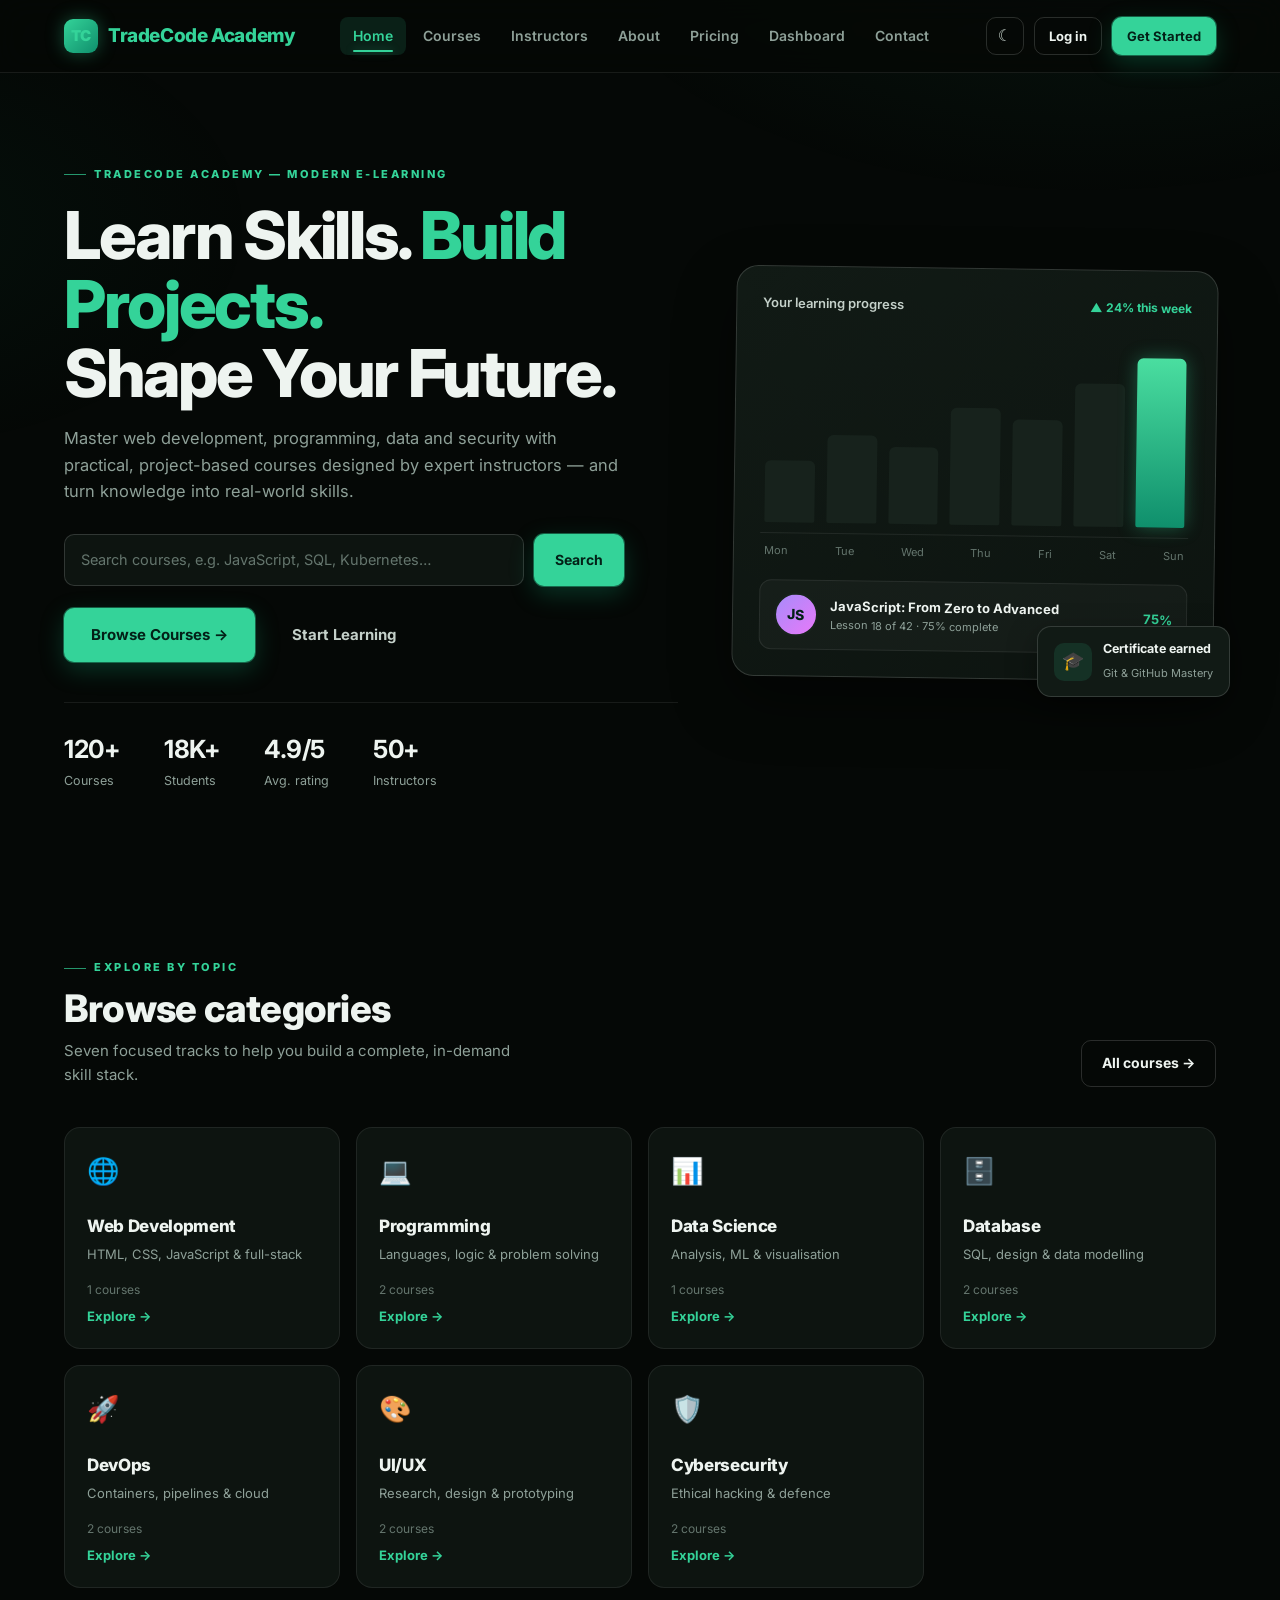
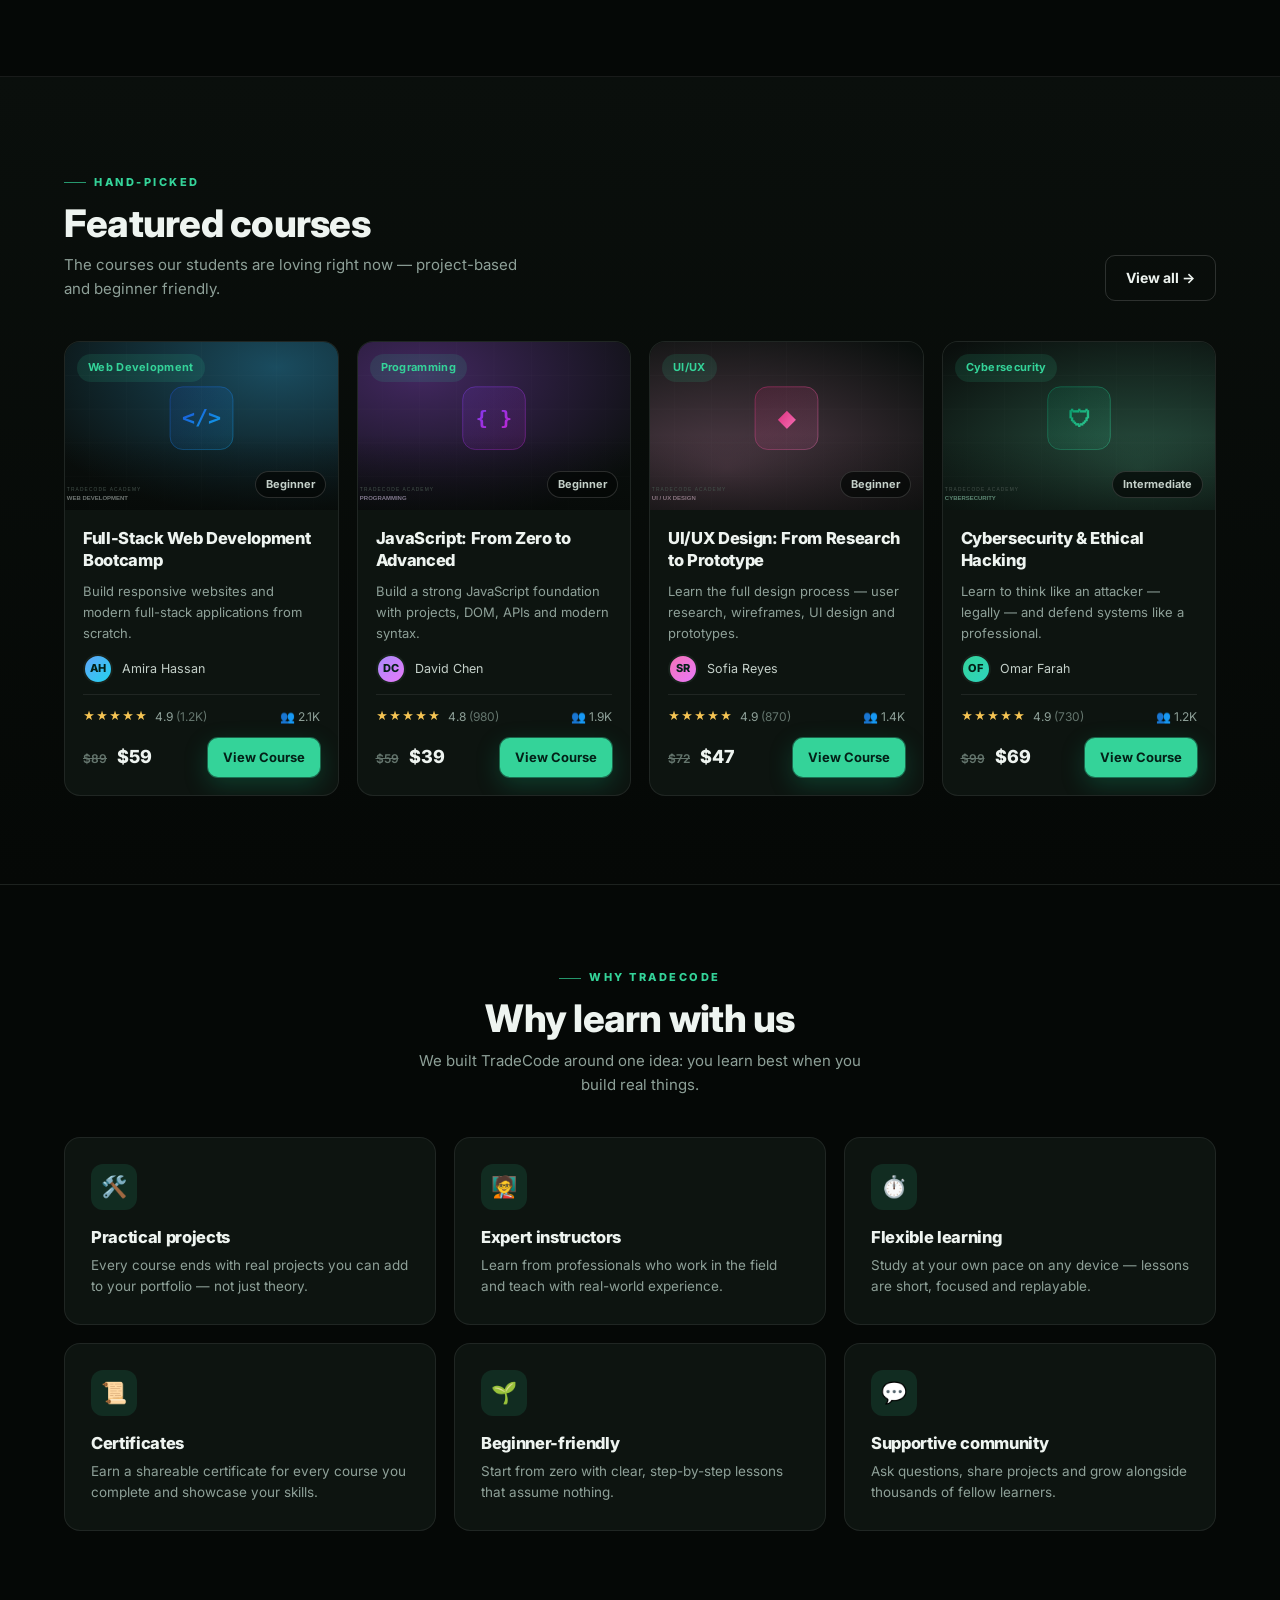
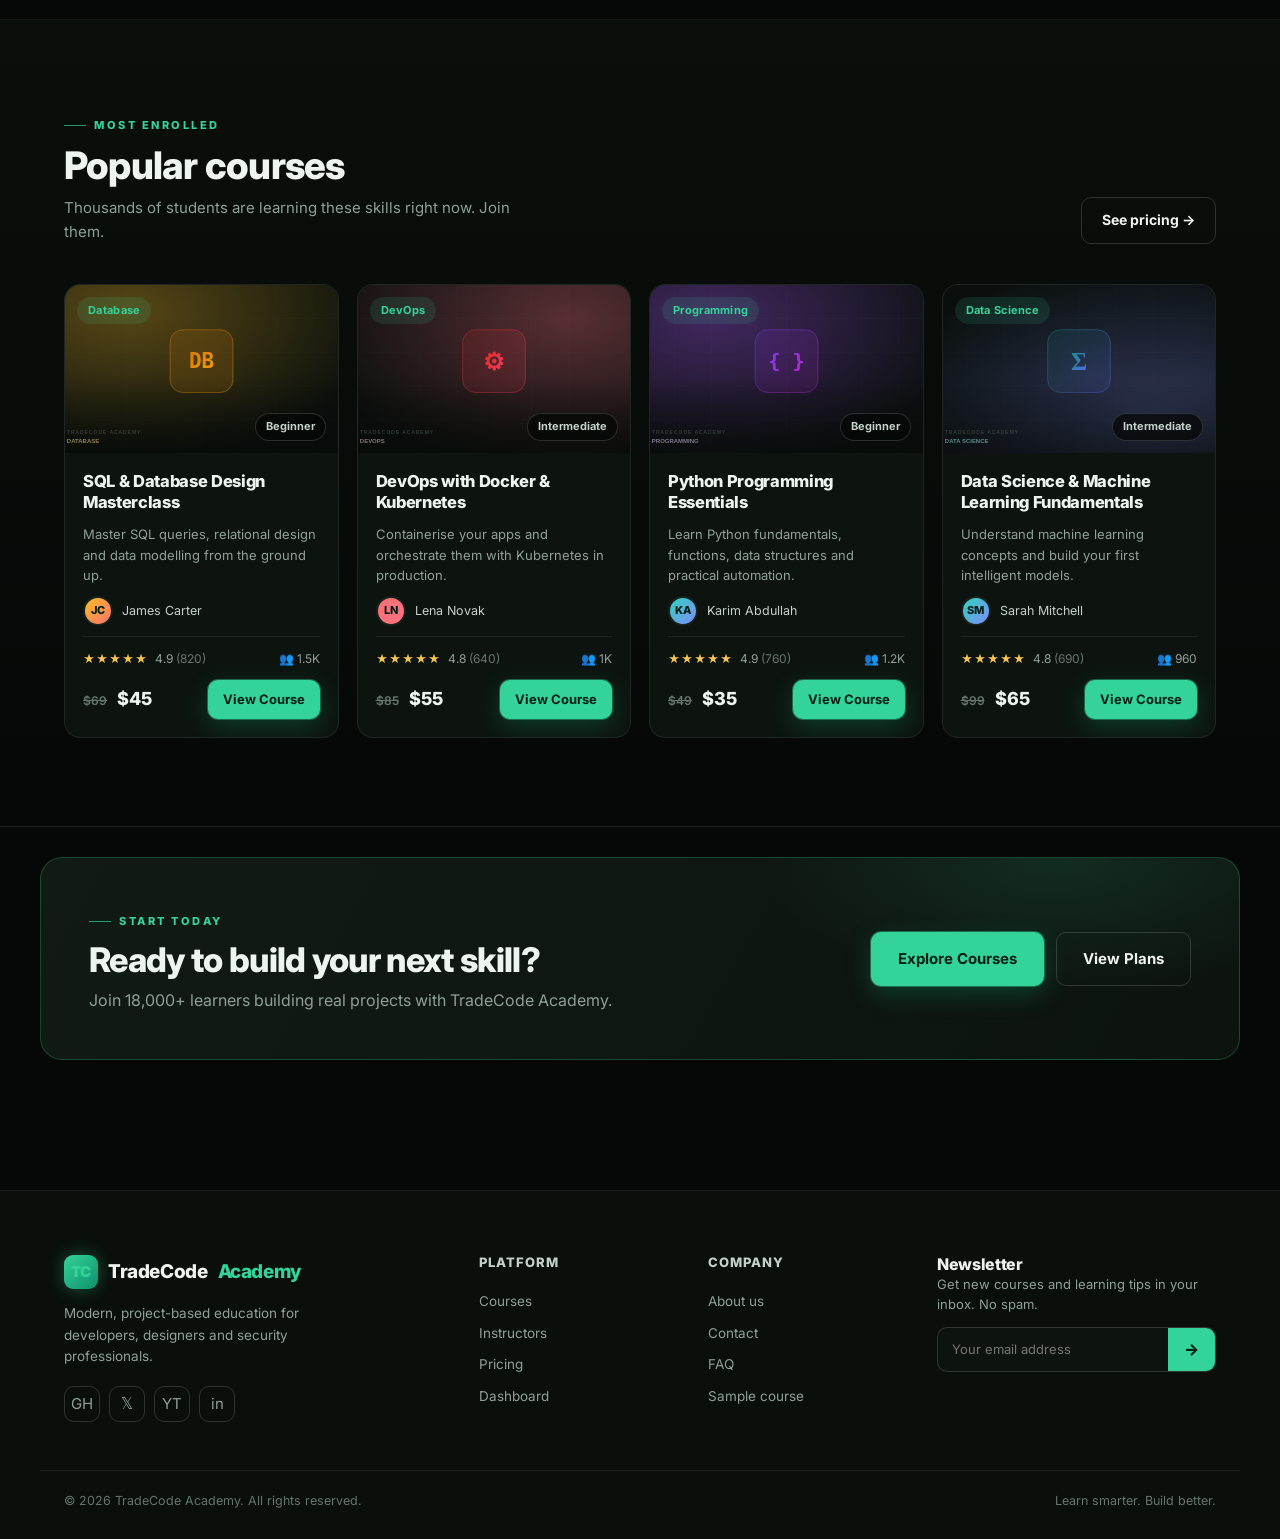
==== index.html @ 7f5778f1 "feat: build the home page Hero with search and stats, category grid, featured and popular course sec" ====
<!DOCTYPE html>
<html lang="en">
<head>
  <meta charset="UTF-8">
  <meta name="viewport" content="width=device-width, initial-scale=1.0">
  <meta name="description" content="TradeCode Academy — Learn skills, build projects and shape your future with practical online courses in web development, programming, data science, databases, DevOps, UI/UX and cybersecurity.">
  <title>TradeCode Academy | Learn Skills. Build Projects. Shape Your Future.</title>
  <link rel="icon" type="image/svg+xml" href="assets/images/favicon.svg">
  <link rel="preconnect" href="https://fonts.googleapis.com">
  <link rel="preconnect" href="https://fonts.gstatic.com" crossorigin>
  <link href="https://fonts.googleapis.com/css2?family=Inter:wght@400;500;600;700;800;900&display=swap" rel="stylesheet">
  <link rel="stylesheet" href="css/style.css">
  <link rel="stylesheet" href="css/home.css">
</head>
<body data-page="home">

  <header class="navbar">
    <div class="nav-inner">
      <a href="index.html" class="logo">
        <span class="logo-mark">TC</span>
        <span>TradeCode <em style="font-style:normal;color:var(--primary)">Academy</em></span>
      </a>
      <button class="icon-btn menu-toggle" aria-label="Open menu" aria-expanded="false">☰</button>
      <nav class="nav-links" aria-label="Main navigation">
        <a href="index.html" data-nav="home">Home</a>
        <a href="pages/courses.html" data-nav="courses">Courses</a>
        <a href="pages/instructors.html" data-nav="instructors">Instructors</a>
        <a href="pages/about.html" data-nav="about">About</a>
        <a href="pages/pricing.html" data-nav="pricing">Pricing</a>
        <a href="pages/dashboard.html" data-nav="dashboard">Dashboard</a>
        <a href="pages/contact.html" data-nav="contact">Contact</a>
      </nav>
      <div class="nav-cta">
        <button class="icon-btn" id="themeBtn" aria-label="Toggle theme">☾</button>
        <button class="btn btn-outline btn-sm" data-modal="login">Log in</button>
        <button class="btn btn-primary btn-sm" data-modal="register">Get Started</button>
      </div>
    </div>
  </header>

  <main>
    <!-- ============ HERO ============ -->
    <section class="hero">
      <div class="hero-content">
        <span class="eyebrow">TradeCode Academy — Modern E-Learning</span>
        <h1>Learn Skills. <span>Build Projects.</span><br>Shape Your Future.</h1>
        <p>Master web development, programming, data and security with practical, project-based courses designed by expert instructors — and turn knowledge into real-world skills.</p>

        <form class="hero-search" id="heroSearch" role="search">
          <input type="search" name="q" placeholder="Search courses, e.g. JavaScript, SQL, Kubernetes…" aria-label="Search courses">
          <button type="submit" class="btn btn-primary">Search</button>
        </form>

        <div class="hero-actions">
          <a href="pages/courses.html" class="btn btn-primary btn-large">Browse Courses →</a>
          <a href="#featured" class="btn btn-ghost btn-large">Start Learning</a>
        </div>

        <div class="hero-stats">
          <div><b>120+</b><span>Courses</span></div>
          <div><b>18K+</b><span>Students</span></div>
          <div><b>4.9/5</b><span>Avg. rating</span></div>
          <div><b>50+</b><span>Instructors</span></div>
        </div>
      </div>

      <div class="hero-visual" aria-hidden="true">
        <div class="hero-card">
          <div class="hero-card-head">
            <span>Your learning progress</span>
            <b class="up">▲ 24% this week</b>
          </div>
          <div class="hero-bars">
            <div class="bar" style="height:34%"></div>
            <div class="bar" style="height:48%"></div>
            <div class="bar" style="height:42%"></div>
            <div class="bar" style="height:64%"></div>
            <div class="bar" style="height:58%"></div>
            <div class="bar" style="height:78%"></div>
            <div class="bar active" style="height:92%"></div>
          </div>
          <div class="hero-card-foot"><span>Mon</span><span>Tue</span><span>Wed</span><span>Thu</span><span>Fri</span><span>Sat</span><span>Sun</span></div>
          <div class="hero-mini">
            <span class="avatar avatar-md av-programming">JS</span>
            <div><b>JavaScript: From Zero to Advanced</b><small>Lesson 18 of 42 · 75% complete</small></div>
            <strong>75%</strong>
          </div>
        </div>
        <div class="hero-float-card">
          <span class="float-ico">🎓</span>
          <div><b>Certificate earned</b><small>Git & GitHub Mastery</small></div>
        </div>
      </div>
    </section>

    <!-- ============ CATEGORIES ============ -->
    <section class="section" id="categories">
      <div class="container">
        <div class="section-head">
          <div>
            <span class="eyebrow">Explore by topic</span>
            <h2>Browse categories</h2>
            <p>Seven focused tracks to help you build a complete, in-demand skill stack.</p>
          </div>
          <a href="pages/courses.html" class="btn btn-outline">All courses →</a>
        </div>
        <div class="category-grid" id="categoryGrid"></div>
      </div>
    </section>

    <!-- ============ FEATURED COURSES ============ -->
    <section class="section section-alt" id="featured">
      <div class="container">
        <div class="section-head">
          <div>
            <span class="eyebrow">Hand-picked</span>
            <h2>Featured courses</h2>
            <p>The courses our students are loving right now — project-based and beginner friendly.</p>
          </div>
          <a href="pages/courses.html" class="btn btn-outline">View all →</a>
        </div>
        <div class="course-grid" id="featuredGrid"></div>
      </div>
    </section>

    <!-- ============ WHY LEARN WITH US ============ -->
    <section class="section why-section">
      <div class="container">
        <div class="section-head center">
          <div>
            <span class="eyebrow">Why TradeCode</span>
            <h2>Why learn with us</h2>
            <p>We built TradeCode around one idea: you learn best when you build real things.</p>
          </div>
        </div>
        <div class="why-grid">
          <article class="why-card card reveal">
            <div class="why-icon">🛠️</div>
            <h3>Practical projects</h3>
            <p>Every course ends with real projects you can add to your portfolio — not just theory.</p>
          </article>
          <article class="why-card card reveal">
            <div class="why-icon">🧑‍🏫</div>
            <h3>Expert instructors</h3>
            <p>Learn from professionals who work in the field and teach with real-world experience.</p>
          </article>
          <article class="why-card card reveal">
            <div class="why-icon">⏱️</div>
            <h3>Flexible learning</h3>
            <p>Study at your own pace on any device — lessons are short, focused and replayable.</p>
          </article>
          <article class="why-card card reveal">
            <div class="why-icon">📜</div>
            <h3>Certificates</h3>
            <p>Earn a shareable certificate for every course you complete and showcase your skills.</p>
          </article>
          <article class="why-card card reveal">
            <div class="why-icon">🌱</div>
            <h3>Beginner-friendly</h3>
            <p>Start from zero with clear, step-by-step lessons that assume nothing.</p>
          </article>
          <article class="why-card card reveal">
            <div class="why-icon">💬</div>
            <h3>Supportive community</h3>
            <p>Ask questions, share projects and grow alongside thousands of fellow learners.</p>
          </article>
        </div>
      </div>
    </section>

    <!-- ============ POPULAR COURSES ============ -->
    <section class="section section-alt" id="popular">
      <div class="container">
        <div class="section-head">
          <div>
            <span class="eyebrow">Most enrolled</span>
            <h2>Popular courses</h2>
            <p>Thousands of students are learning these skills right now. Join them.</p>
          </div>
          <a href="pages/pricing.html" class="btn btn-outline">See pricing →</a>
        </div>
        <div class="course-grid" id="popularGrid"></div>
      </div>
    </section>

    <!-- ============ CTA ============ -->
    <section class="cta-band">
      <div class="container cta-inner">
        <div>
          <span class="eyebrow">Start today</span>
          <h2>Ready to build your next skill?</h2>
          <p>Join 18,000+ learners building real projects with TradeCode Academy.</p>
        </div>
        <div class="cta-actions">
          <a href="pages/courses.html" class="btn btn-primary btn-large">Explore Courses</a>
          <a href="pages/pricing.html" class="btn btn-outline btn-large">View Plans</a>
        </div>
      </div>
    </section>
  </main>

  <footer class="footer">
    <div class="footer-grid">
      <div class="footer-brand">
        <a href="index.html" class="logo"><span class="logo-mark">TC</span> TradeCode <span style="color:var(--primary)">Academy</span></a>
        <p>Modern, project-based education for developers, designers and security professionals.</p>
        <div class="socials">
          <a href="#" aria-label="GitHub">GH</a>
          <a href="#" aria-label="X / Twitter">𝕏</a>
          <a href="#" aria-label="YouTube">YT</a>
          <a href="#" aria-label="LinkedIn">in</a>
        </div>
      </div>
      <div class="footer-col">
        <h4>Platform</h4>
        <a href="pages/courses.html">Courses</a>
        <a href="pages/instructors.html">Instructors</a>
        <a href="pages/pricing.html">Pricing</a>
        <a href="pages/dashboard.html">Dashboard</a>
      </div>
      <div class="footer-col">
        <h4>Company</h4>
        <a href="pages/about.html">About us</a>
        <a href="pages/contact.html">Contact</a>
        <a href="pages/contact.html#faq">FAQ</a>
        <a href="pages/course-details.html?id=javascript-zero-to-advanced">Sample course</a>
      </div>
      <div class="footer-news">
        <h4>Newsletter</h4>
        <p>Get new courses and learning tips in your inbox. No spam.</p>
        <form class="news-form">
          <input type="email" placeholder="Your email address" required aria-label="Email address">
          <button type="submit" aria-label="Subscribe">→</button>
        </form>
      </div>
    </div>
    <div class="footer-bottom">
      <span>© <span class="js-year">2026</span> TradeCode Academy. All rights reserved.</span>
      <span>Learn smarter. Build better.</span>
    </div>
  </footer>

  <!-- Auth modal (demo UI) -->
  <div class="modal" id="modal" aria-hidden="true">
    <div class="modal-box">
      <button class="modal-close" aria-label="Close">×</button>
      <div class="modal-logo">TC</div>
      <h2 id="modalTitle">Create your account</h2>
      <p id="modalText">Start your learning journey today.</p>
      <form id="authForm">
        <div class="field"><input type="text" id="nameField" placeholder="Full name" required></div>
        <div class="field"><input type="email" placeholder="Email address" required></div>
        <div class="field"><input type="password" placeholder="Password (min. 6 characters)" required minlength="6"></div>
        <button class="btn btn-primary btn-block" type="submit" id="authSubmit">Create Account</button>
      </form>
      <small class="demo-note">Demo UI — connect this form to your backend/auth service.</small>
    </div>
  </div>

  <div class="toast" id="toast" role="status"></div>

  <script src="js/courses.js"></script>
  <script src="js/main.js"></script>
  <script src="js/navigation.js"></script>
  <script src="js/home.js"></script>
</body>
</html>
---- css/style.css ----
/* ============================================================
   TradeCode Academy — Design System (shared across all pages)
   Dark / premium / professional e-learning platform
   ============================================================ */

:root {
  /* Palette */
  --bg: #050806;
  --bg-soft: #0a0f0c;
  --surface: #0d1410;
  --surface-2: #111a15;
  --surface-3: #17221c;
  --border: rgba(255, 255, 255, 0.08);
  --border-strong: rgba(255, 255, 255, 0.15);
  --text: #eef4f0;
  --text-2: #c4d0c9;
  --muted: #8ea098;
  --muted-2: #64756d;
  --primary: #34d399;
  --primary-2: #10b981;
  --primary-dim: rgba(52, 211, 153, 0.12);
  --primary-glow: rgba(52, 211, 153, 0.35);
  --star: #f5c453;
  --danger: #f87171;

  /* Geometry */
  --radius: 16px;
  --radius-sm: 10px;
  --radius-lg: 22px;
  --shadow: 0 24px 60px rgba(0, 0, 0, 0.45);
  --shadow-sm: 0 10px 30px rgba(0, 0, 0, 0.35);
  --font: 'Inter', system-ui, -apple-system, 'Segoe UI', Roboto, sans-serif;
  --maxw: 1200px;
}

/* ---------- Base ---------- */
* { box-sizing: border-box; margin: 0; padding: 0; }
html { scroll-behavior: smooth; }
body {
  font-family: var(--font);
  background: var(--bg);
  color: var(--text);
  line-height: 1.6;
  -webkit-font-smoothing: antialiased;
  overflow-x: hidden;
}
body::before {
  content: '';
  position: fixed;
  inset: 0;
  z-index: -1;
  background:
    radial-gradient(900px 480px at 85% -10%, rgba(52, 211, 153, 0.07), transparent 60%),
    radial-gradient(700px 420px at -10% 25%, rgba(16, 185, 129, 0.05), transparent 55%);
  pointer-events: none;
}
a { text-decoration: none; color: inherit; }
img, svg { display: block; max-width: 100%; }
button { font: inherit; cursor: pointer; }
input, select, textarea { font: inherit; }
ul, ol { list-style: none; }
::selection { background: var(--primary-dim); color: var(--text); }

.container { max-width: var(--maxw); margin: 0 auto; padding: 0 24px; }
.eyebrow {
  font-size: 11px;
  letter-spacing: 2.5px;
  text-transform: uppercase;
  color: var(--primary);
  font-weight: 800;
  display: inline-flex;
  align-items: center;
  gap: 8px;
}
.eyebrow::before { content: ''; width: 22px; height: 1px; background: var(--primary); opacity: .7; }

/* ---------- Typography ---------- */
h1, h2, h3, h4 { line-height: 1.15; letter-spacing: -0.02em; font-weight: 800; }

/* ---------- Buttons ---------- */
.btn {
  display: inline-flex;
  align-items: center;
  justify-content: center;
  gap: 8px;
  border: 1px solid transparent;
  border-radius: var(--radius-sm);
  padding: 11px 20px;
  font-weight: 700;
  font-size: 14px;
  transition: all 0.2s ease;
  white-space: nowrap;
}
.btn-primary {
  background: var(--primary);
  color: #032017;
  box-shadow: 0 0 0 1px rgba(52, 211, 153, 0.4), 0 8px 24px rgba(16, 185, 129, 0.25);
}
.btn-primary:hover { background: #4adea0; transform: translateY(-1px); box-shadow: 0 0 0 1px rgba(52, 211, 153, 0.5), 0 12px 30px rgba(16, 185, 129, 0.35); }
.btn-outline { border-color: var(--border-strong); color: var(--text); background: transparent; }
.btn-outline:hover { border-color: var(--primary); color: var(--primary); background: var(--primary-dim); }
.btn-ghost { background: transparent; color: var(--text-2); }
.btn-ghost:hover { color: var(--primary); }
.btn-large { padding: 14px 26px; font-size: 15px; }
.btn-sm { padding: 8px 14px; font-size: 13px; }
.btn-block { width: 100%; }

/* ---------- Badges / tags ---------- */
.tag {
  display: inline-flex;
  align-items: center;
  gap: 6px;
  font-size: 11px;
  font-weight: 700;
  padding: 5px 11px;
  border-radius: 100px;
  background: var(--primary-dim);
  color: var(--primary);
  letter-spacing: .3px;
}
.tag-outline { background: transparent; border: 1px solid var(--border-strong); color: var(--text-2); }
.badge {
  display: inline-flex;
  align-items: center;
  gap: 5px;
  font-size: 11px;
  font-weight: 700;
  padding: 4px 10px;
  border-radius: 100px;
  border: 1px solid var(--border-strong);
  color: var(--text-2);
  background: var(--surface-2);
}
.badge.green { color: var(--primary); border-color: rgba(52, 211, 153, 0.35); background: var(--primary-dim); }
.badge.gold { color: var(--star); border-color: rgba(245, 196, 83, 0.35); background: rgba(245, 196, 83, 0.08); }

/* ---------- Section headers ---------- */
.section { padding: 88px 0; }
.section-head { display: flex; align-items: flex-end; justify-content: space-between; gap: 24px; margin-bottom: 40px; flex-wrap: wrap; }
.section-head h2 { font-size: clamp(28px, 4vw, 38px); margin-top: 10px; }
.section-head p { color: var(--muted); max-width: 460px; margin-top: 8px; font-size: 15px; }
.section-head.center { justify-content: center; text-align: center; }
.section-head.center p { margin-left: auto; margin-right: auto; }

/* ---------- Cards ---------- */
.card {
  background: var(--surface);
  border: 1px solid var(--border);
  border-radius: var(--radius);
  transition: all 0.25s ease;
}
.card:hover { transform: translateY(-4px); border-color: rgba(52, 211, 153, 0.35); box-shadow: var(--shadow); }

/* ---------- Navbar ---------- */
.navbar {
  position: sticky;
  top: 0;
  z-index: 40;
  border-bottom: 1px solid var(--border);
  background: rgba(5, 8, 6, 0.82);
  backdrop-filter: blur(14px);
  -webkit-backdrop-filter: blur(14px);
}
.nav-inner {
  max-width: var(--maxw);
  margin: 0 auto;
  height: 72px;
  padding: 0 24px;
  display: flex;
  align-items: center;
  justify-content: space-between;
  gap: 24px;
}
.logo { display: inline-flex; align-items: center; gap: 10px; font-weight: 800; font-size: 19px; letter-spacing: -0.02em; }
.logo-mark {
  width: 34px; height: 34px;
  display: grid; place-items: center;
  border-radius: 9px;
  background: linear-gradient(135deg, #34d399, #0f8f6c);
  color: #032017;
  font-weight: 900;
  font-size: 15px;
  box-shadow: 0 0 18px rgba(52, 211, 153, 0.35);
}
.logo span { color: var(--primary); }
.nav-links { display: flex; align-items: center; gap: 4px; }
.nav-links > a {
  position: relative;
  color: var(--muted);
  font-size: 14px;
  font-weight: 600;
  padding: 8px 13px;
  border-radius: 8px;
  transition: color 0.2s;
}
.nav-links > a:hover { color: var(--text); }
.nav-links > a.active { color: var(--primary); background: var(--primary-dim); }
.nav-links > a.active::after {
  content: '';
  position: absolute;
  left: 13px; right: 13px; bottom: 3px;
  height: 2px;
  border-radius: 2px;
  background: var(--primary);
  box-shadow: 0 0 8px var(--primary-glow);
}
.nav-cta { display: flex; align-items: center; gap: 10px; }
.icon-btn {
  display: grid; place-items: center;
  width: 38px; height: 38px;
  border-radius: 10px;
  border: 1px solid var(--border-strong);
  background: transparent;
  color: var(--text-2);
  font-size: 16px;
  transition: all 0.2s;
}
.icon-btn:hover { border-color: var(--primary); color: var(--primary); }
.menu-toggle { display: none; }

/* ---------- Page hero (inner pages) ---------- */
.page-hero {
  padding: 72px 0 60px;
  border-bottom: 1px solid var(--border);
  background:
    radial-gradient(600px 260px at 80% 0%, rgba(52, 211, 153, 0.08), transparent 60%),
    linear-gradient(180deg, rgba(13, 20, 16, 0.6), transparent);
}
.breadcrumbs { display: flex; align-items: center; gap: 8px; font-size: 13px; color: var(--muted); margin-bottom: 18px; }
.breadcrumbs a:hover { color: var(--primary); }
.breadcrumbs .sep { color: var(--muted-2); }
.page-hero h1 { font-size: clamp(34px, 5vw, 52px); letter-spacing: -0.03em; margin: 12px 0 14px; }
.page-hero p { color: var(--muted); max-width: 620px; font-size: 16px; }

/* ---------- Footer ---------- */
.footer { border-top: 1px solid var(--border); background: var(--bg-soft); padding: 64px 0 28px; margin-top: 40px; }
.footer-grid {
  max-width: var(--maxw);
  margin: 0 auto;
  padding: 0 24px;
  display: grid;
  grid-template-columns: 2fr 1fr 1fr 1.4fr;
  gap: 44px;
}
.footer-brand p { color: var(--muted); font-size: 13.5px; margin: 14px 0 18px; max-width: 300px; }
.socials { display: flex; gap: 9px; }
.socials a {
  width: 36px; height: 36px;
  display: grid; place-items: center;
  border-radius: 10px;
  border: 1px solid var(--border-strong);
  color: var(--muted);
  font-size: 15px;
  transition: all 0.2s;
}
.socials a:hover { color: var(--primary); border-color: var(--primary); transform: translateY(-2px); }
.footer-col h4 { font-size: 13px; letter-spacing: 1px; text-transform: uppercase; color: var(--text-2); margin-bottom: 16px; }
.footer-col a { display: block; color: var(--muted); font-size: 13.5px; padding: 5px 0; transition: color 0.2s; }
.footer-col a:hover { color: var(--primary); }
.footer-news p { color: var(--muted); font-size: 13px; margin-bottom: 12px; }
.news-form { display: flex; border: 1px solid var(--border-strong); border-radius: var(--radius-sm); overflow: hidden; background: var(--surface); }
.news-form input {
  flex: 1;
  min-width: 0;
  background: transparent;
  border: 0;
  padding: 11px 14px;
  color: var(--text);
  outline: none;
  font-size: 13px;
}
.news-form button { border: 0; background: var(--primary); color: #032017; font-weight: 800; padding: 0 16px; transition: background 0.2s; }
.news-form button:hover { background: #4adea0; }
.footer-bottom {
  max-width: var(--maxw);
  margin: 48px auto 0;
  padding: 20px 24px 0;
  border-top: 1px solid var(--border);
  display: flex;
  justify-content: space-between;
  gap: 12px;
  flex-wrap: wrap;
  font-size: 12.5px;
  color: var(--muted-2);
}

/* ---------- Toast ---------- */
.toast {
  position: fixed;
  right: 22px;
  bottom: 22px;
  z-index: 100;
  background: var(--primary);
  color: #032017;
  font-weight: 700;
  font-size: 13.5px;
  padding: 13px 18px;
  border-radius: var(--radius-sm);
  box-shadow: 0 12px 32px rgba(16, 185, 129, 0.35);
  transform: translateY(90px);
  opacity: 0;
  transition: all 0.3s ease;
  max-width: 320px;
}
.toast.show { transform: translateY(0); opacity: 1; }

/* ---------- Modal (auth) ---------- */
.modal {
  position: fixed;
  inset: 0;
  z-index: 90;
  background: rgba(0, 0, 0, 0.72);
  backdrop-filter: blur(6px);
  display: none;
  align-items: center;
  justify-content: center;
  padding: 20px;
}
.modal.show { display: flex; }
.modal-box {
  position: relative;
  width: min(430px, 100%);
  background: var(--surface);
  border: 1px solid var(--border-strong);
  border-radius: var(--radius-lg);
  padding: 36px;
  box-shadow: var(--shadow);
}
.modal-close {
  position: absolute;
  right: 16px; top: 12px;
  background: none; border: 0;
  color: var(--muted);
  font-size: 26px;
  line-height: 1;
}
.modal-close:hover { color: var(--text); }
.modal-logo { width: 44px; height: 44px; border-radius: 12px; background: linear-gradient(135deg, #34d399, #0f8f6c); display: grid; place-items: center; font-weight: 900; color: #032017; font-size: 18px; margin-bottom: 18px; }
.modal-box h2 { font-size: 24px; }
.modal-box > p { color: var(--muted); font-size: 13.5px; margin: 6px 0 22px; }
.modal-box form { display: grid; gap: 12px; }
.field input, .field select, .field textarea {
  width: 100%;
  background: var(--bg-soft);
  border: 1px solid var(--border-strong);
  border-radius: var(--radius-sm);
  padding: 12px 14px;
  color: var(--text);
  outline: none;
  font-size: 14px;
  transition: border-color 0.2s;
}
.field input:focus, .field select:focus, .field textarea:focus { border-color: var(--primary); box-shadow: 0 0 0 3px var(--primary-dim); }
.field label { display: block; font-size: 12.5px; font-weight: 700; color: var(--text-2); margin-bottom: 6px; }
.demo-note { display: block; color: var(--muted-2); margin-top: 14px; font-size: 11px; text-align: center; }

/* ---------- Scroll reveal ---------- */
.reveal { opacity: 0; transform: translateY(18px); transition: opacity 0.6s ease, transform 0.6s ease; }
.reveal.in { opacity: 1; transform: none; }

/* ---------- Course cards (home + catalog) ---------- */
.course-card { overflow: hidden; display: flex; flex-direction: column; }
.course-cover {
  position: relative;
  display: block;
  height: 168px;
  background-size: cover;
  background-position: center;
  overflow: hidden;
}
.course-cover::after {
  content: '';
  position: absolute;
  inset: 0;
  background: linear-gradient(180deg, transparent 55%, rgba(5, 8, 6, 0.55));
  pointer-events: none;
}
.cover-web { background-image: url('../assets/images/cover-web.svg'); }
.cover-programming { background-image: url('../assets/images/cover-programming.svg'); }
.cover-data { background-image: url('../assets/images/cover-data.svg'); }
.cover-database { background-image: url('../assets/images/cover-database.svg'); }
.cover-devops { background-image: url('../assets/images/cover-devops.svg'); }
.cover-uiux { background-image: url('../assets/images/cover-uiux.svg'); }
.cover-security { background-image: url('../assets/images/cover-security.svg'); }
.course-cat { position: absolute; top: 12px; left: 12px; z-index: 1; }
.course-level {
  position: absolute;
  bottom: 12px;
  right: 12px;
  z-index: 1;
  font-size: 11px;
  font-weight: 700;
  color: var(--text-2);
  background: rgba(5, 8, 6, 0.72);
  border: 1px solid var(--border-strong);
  padding: 4px 10px;
  border-radius: 100px;
  backdrop-filter: blur(4px);
}
.course-body { padding: 18px; display: flex; flex-direction: column; gap: 10px; flex: 1; }
.course-title { font-size: 16.5px; line-height: 1.3; }
.course-title a:hover { color: var(--primary); }
.course-desc { color: var(--muted); font-size: 13px; }
.course-instructor { display: flex; align-items: center; gap: 9px; font-size: 12.5px; color: var(--text-2); }
.course-meta {
  display: flex;
  justify-content: space-between;
  align-items: center;
  gap: 10px;
  font-size: 12px;
  color: var(--muted);
  border-top: 1px solid var(--border);
  padding-top: 12px;
}
.course-rating { display: inline-flex; align-items: center; gap: 7px; }
.course-rating em { font-style: normal; color: var(--muted-2); }
.course-students { white-space: nowrap; }
.rating-stars { color: var(--star); letter-spacing: 1px; font-size: 11.5px; }
.course-foot {
  display: flex;
  align-items: center;
  justify-content: space-between;
  gap: 10px;
  margin-top: auto;
  padding-top: 2px;
}
.course-price { font-size: 18px; font-weight: 800; color: var(--text); }
.price-old { font-size: 12px; color: var(--muted-2); text-decoration: line-through; font-weight: 600; margin-right: 6px; }

/* ---------- Avatars ---------- */
.avatar {
  display: grid;
  place-items: center;
  border-radius: 50%;
  font-weight: 800;
  color: #032017;
  flex-shrink: 0;
  border: 2px solid var(--surface-3);
}
.avatar-sm { width: 30px; height: 30px; font-size: 11px; }
.avatar-md { width: 44px; height: 44px; font-size: 14px; }
.avatar-lg { width: 76px; height: 76px; font-size: 22px; }
.av-web { background: linear-gradient(135deg, #60a5fa, #22d3ee); }
.av-programming { background: linear-gradient(135deg, #a78bfa, #e879f9); }
.av-data { background: linear-gradient(135deg, #2dd4bf, #818cf8); }
.av-database { background: linear-gradient(135deg, #fbbf24, #f87171); }
.av-devops { background: linear-gradient(135deg, #f87171, #fb7185); }
.av-uiux { background: linear-gradient(135deg, #f472b6, #e879f9); }
.av-security { background: linear-gradient(135deg, #34d399, #2dd4bf); }

/* ============================================================
   Light theme
   ============================================================ */
body.light {
  --bg: #f4f7f5;
  --bg-soft: #e9efeb;
  --surface: #ffffff;
  --surface-2: #f1f6f2;
  --surface-3: #e7efe9;
  --border: rgba(10, 35, 22, 0.1);
  --border-strong: rgba(10, 35, 22, 0.18);
  --text: #0f1d16;
  --text-2: #2c4438;
  --muted: #5c6f65;
  --muted-2: #8a9b91;
  --primary-dim: rgba(16, 185, 129, 0.12);
  --shadow: 0 24px 60px rgba(20, 60, 40, 0.12);
  --shadow-sm: 0 10px 30px rgba(20, 60, 40, 0.1);
}
body.light .navbar { background: rgba(244, 247, 245, 0.85); }
body.light .page-hero { background: radial-gradient(600px 260px at 80% 0%, rgba(16, 185, 129, 0.1), transparent 60%); }
body.light .footer { background: #e9efeb; }

/* ============================================================
   Responsive (shared)
   ============================================================ */
@media (max-width: 1024px) {
  .footer-grid { grid-template-columns: 1fr 1fr; }
}
@media (max-width: 900px) {
  .menu-toggle { display: grid; }
  .nav-links {
    display: none;
    position: absolute;
    top: 72px;
    left: 0; right: 0;
    background: var(--bg-soft);
    border-bottom: 1px solid var(--border);
    padding: 16px 24px 22px;
    flex-direction: column;
    align-items: stretch;
    gap: 4px;
    box-shadow: var(--shadow-sm);
  }
  .nav-links.open { display: flex; }
  .nav-links > a { padding: 12px 14px; font-size: 15px; }
  .nav-links > a.active::after { display: none; }
  .nav-cta .btn-outline { display: none; }
}
@media (max-width: 640px) {
  .section { padding: 64px 0; }
  .page-hero { padding: 52px 0 44px; }
  .footer-grid { grid-template-columns: 1fr; gap: 32px; }
  .footer-bottom { flex-direction: column; text-align: center; }
  .nav-inner { padding: 0 18px; }
  .container { padding: 0 18px; }
}
@media (prefers-reduced-motion: reduce) {
  * { transition: none !important; animation: none !important; scroll-behavior: auto !important; }
}
---- css/home.css ----
/* ============================================================
   TradeCode Academy — Home page styles
   ============================================================ */

/* ---------- Hero ---------- */
.hero {
  max-width: var(--maxw);
  margin: 0 auto;
  padding: 84px 24px 72px;
  display: grid;
  grid-template-columns: 1.12fr 0.88fr;
  gap: 56px;
  align-items: center;
}
.hero h1 {
  font-size: clamp(42px, 6vw, 66px);
  line-height: 1.04;
  letter-spacing: -0.035em;
  margin: 18px 0 18px;
}
.hero h1 span { color: var(--primary); }
.hero-content > p { color: var(--muted); font-size: 16.5px; max-width: 560px; }

.hero-search {
  display: flex;
  gap: 10px;
  margin: 30px 0 22px;
  max-width: 560px;
}
.hero-search input {
  flex: 1;
  min-width: 0;
  background: var(--surface);
  border: 1px solid var(--border-strong);
  border-radius: var(--radius-sm);
  padding: 13px 16px;
  color: var(--text);
  font-size: 14.5px;
  outline: none;
  transition: border-color 0.2s, box-shadow 0.2s;
}
.hero-search input:focus { border-color: var(--primary); box-shadow: 0 0 0 3px var(--primary-dim); }
.hero-search input::placeholder { color: var(--muted-2); }

.hero-actions { display: flex; gap: 10px; flex-wrap: wrap; margin-bottom: 40px; }

.hero-stats {
  display: flex;
  gap: 44px;
  border-top: 1px solid var(--border);
  padding-top: 26px;
  flex-wrap: wrap;
}
.hero-stats div { display: flex; flex-direction: column; }
.hero-stats b { font-size: 25px; letter-spacing: -0.02em; }
.hero-stats span { color: var(--muted); font-size: 12.5px; margin-top: 2px; }

/* Hero visual */
.hero-visual { position: relative; }
.hero-card {
  background: linear-gradient(150deg, var(--surface-2), var(--surface));
  border: 1px solid var(--border-strong);
  border-radius: var(--radius-lg);
  padding: 26px;
  box-shadow: var(--shadow);
  transform: rotate(0.8deg);
}
.hero-card-head {
  display: flex;
  justify-content: space-between;
  align-items: center;
  font-size: 13px;
  color: var(--text-2);
  font-weight: 600;
}
.hero-card-head .up { color: var(--primary); font-size: 12px; }
.hero-bars {
  height: 220px;
  display: flex;
  align-items: flex-end;
  gap: 12px;
  padding: 26px 4px 10px;
  border-bottom: 1px solid var(--border);
}
.hero-bars .bar {
  flex: 1;
  border-radius: 6px 6px 2px 2px;
  background: var(--surface-3);
  transition: height 0.8s ease;
}
.hero-bars .bar.active { background: linear-gradient(180deg, #4adea0, #0f8f6c); box-shadow: 0 0 18px rgba(52, 211, 153, 0.35); }
.hero-card-foot { display: flex; justify-content: space-between; font-size: 11px; color: var(--muted-2); padding: 9px 4px 0; }
.hero-mini {
  display: flex;
  align-items: center;
  gap: 12px;
  margin-top: 20px;
  background: rgba(255, 255, 255, 0.03);
  border: 1px solid var(--border);
  padding: 12px 14px;
  border-radius: 12px;
}
.hero-mini div { flex: 1; min-width: 0; }
.hero-mini b { display: block; font-size: 13px; white-space: nowrap; overflow: hidden; text-overflow: ellipsis; }
.hero-mini small { display: block; color: var(--muted); font-size: 11px; }
.hero-mini strong { color: var(--primary); font-size: 13px; }
.hero-float-card {
  position: absolute;
  right: -14px;
  bottom: -18px;
  display: flex;
  align-items: center;
  gap: 11px;
  background: var(--surface-2);
  border: 1px solid var(--border-strong);
  border-radius: 14px;
  padding: 12px 16px;
  box-shadow: var(--shadow-sm);
  animation: floaty 5s ease-in-out infinite;
}
.hero-float-card .float-ico {
  width: 38px; height: 38px;
  display: grid; place-items: center;
  border-radius: 10px;
  background: var(--primary-dim);
  font-size: 18px;
}
.hero-float-card b { display: block; font-size: 12.5px; }
.hero-float-card small { color: var(--muted); font-size: 11px; }
@keyframes floaty {
  0%, 100% { transform: translateY(0); }
  50% { transform: translateY(-8px); }
}

/* ---------- Sections ---------- */
.section-alt { background: linear-gradient(180deg, var(--bg-soft), var(--bg)); border-top: 1px solid var(--border); border-bottom: 1px solid var(--border); }

/* ---------- Categories ---------- */
.category-grid { display: grid; grid-template-columns: repeat(4, 1fr); gap: 16px; }
.category-card { padding: 22px; display: flex; flex-direction: column; }
.category-card .cat-icon { font-size: 26px; margin-bottom: 26px; }
.category-card h3 { font-size: 17px; }
.category-card p { color: var(--muted); font-size: 13px; margin: 7px 0 16px; flex: 1; }
.cat-count { font-size: 12px; color: var(--muted-2); }
.cat-link { color: var(--primary); font-size: 13px; font-weight: 700; margin-top: 6px; }

/* ---------- Why us ---------- */
.why-section { padding-top: 76px; }
.why-grid { display: grid; grid-template-columns: repeat(3, 1fr); gap: 18px; }
.why-card { padding: 26px; }
.why-icon {
  width: 46px; height: 46px;
  display: grid; place-items: center;
  border-radius: 12px;
  background: var(--primary-dim);
  font-size: 21px;
  margin-bottom: 18px;
}
.why-card h3 { font-size: 16.5px; margin-bottom: 8px; }
.why-card p { color: var(--muted); font-size: 13.5px; }

/* ---------- Course grids ---------- */
.course-grid { display: grid; grid-template-columns: repeat(4, 1fr); gap: 18px; }

/* ---------- CTA ---------- */
.cta-band { padding: 30px 0 90px; }
.cta-inner {
  display: flex;
  align-items: center;
  justify-content: space-between;
  gap: 30px;
  flex-wrap: wrap;
  border: 1px solid rgba(52, 211, 153, 0.25);
  border-radius: var(--radius-lg);
  background:
    radial-gradient(500px 220px at 85% 0%, rgba(52, 211, 153, 0.12), transparent 60%),
    linear-gradient(120deg, var(--surface-2), var(--surface));
  padding: 46px 48px;
}
.cta-inner h2 { font-size: clamp(26px, 3.6vw, 34px); margin: 10px 0 8px; }
.cta-inner p { color: var(--muted); }
.cta-actions { display: flex; gap: 12px; flex-wrap: wrap; }

/* ---------- Responsive ---------- */
@media (max-width: 1024px) {
  .hero { grid-template-columns: 1fr; gap: 48px; }
  .hero-visual { max-width: 560px; }
  .course-grid { grid-template-columns: repeat(2, 1fr); }
  .category-grid { grid-template-columns: repeat(2, 1fr); }
  .why-grid { grid-template-columns: repeat(2, 1fr); }
}
@media (max-width: 640px) {
  .hero { padding: 56px 18px 48px; }
  .hero h1 { font-size: 40px; }
  .hero-search { flex-direction: column; }
  .hero-search .btn { width: 100%; }
  .hero-stats { gap: 26px; }
  .hero-float-card { display: none; }
  .course-grid, .category-grid, .why-grid { grid-template-columns: 1fr; }
  .cta-inner { padding: 30px 22px; }
  .cta-band { padding-bottom: 56px; }
}
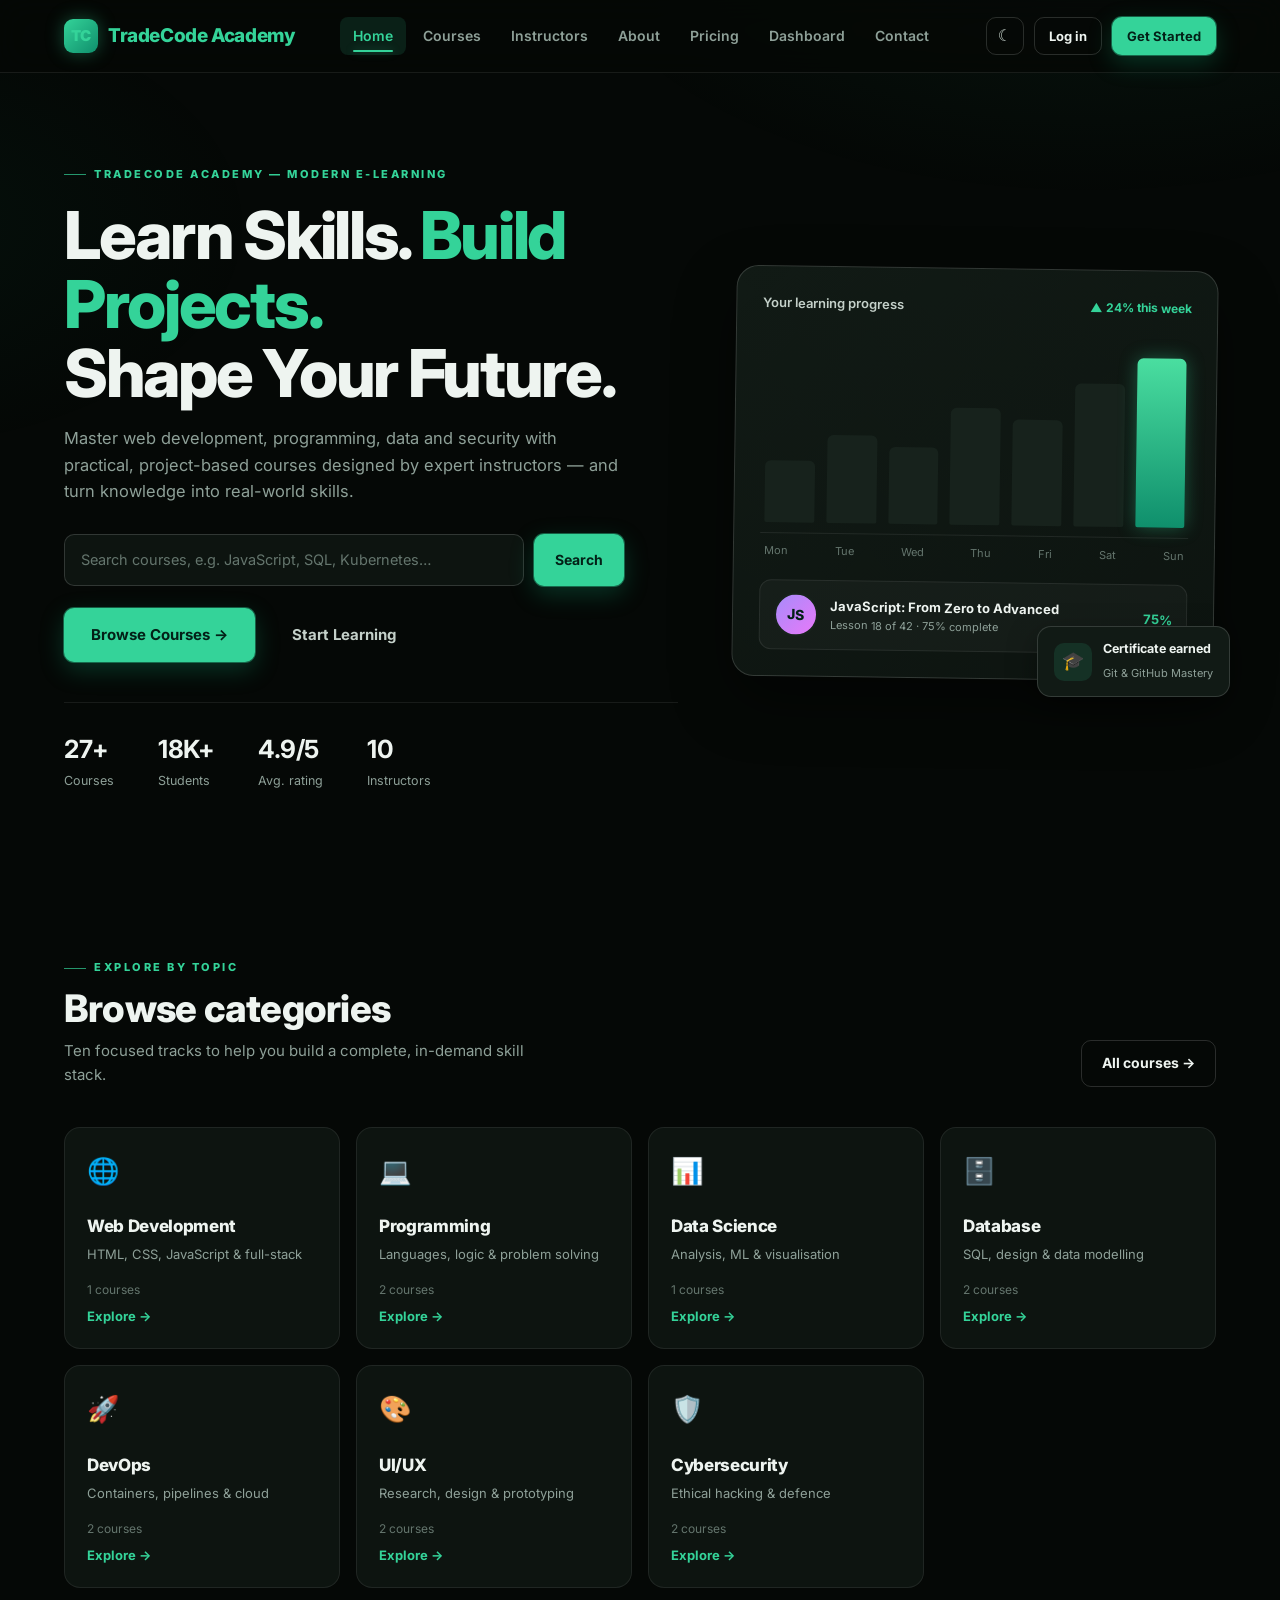
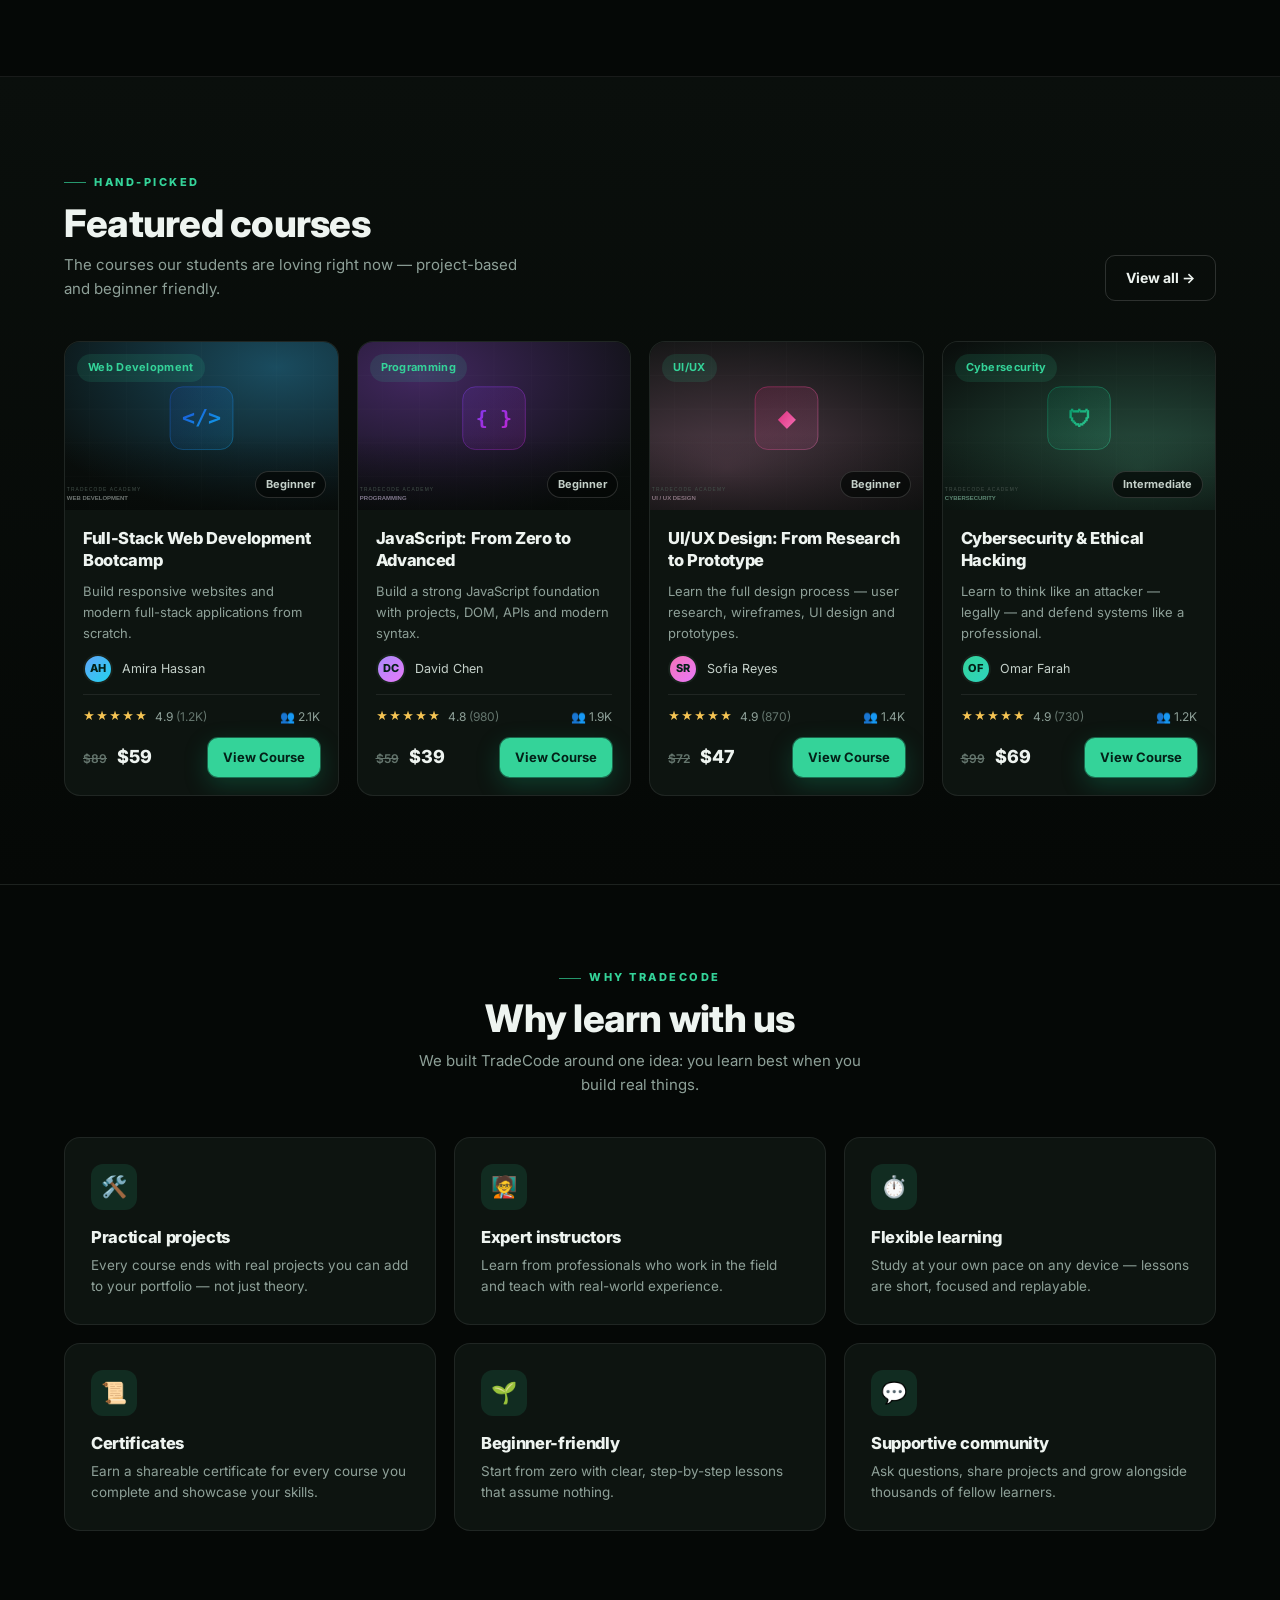
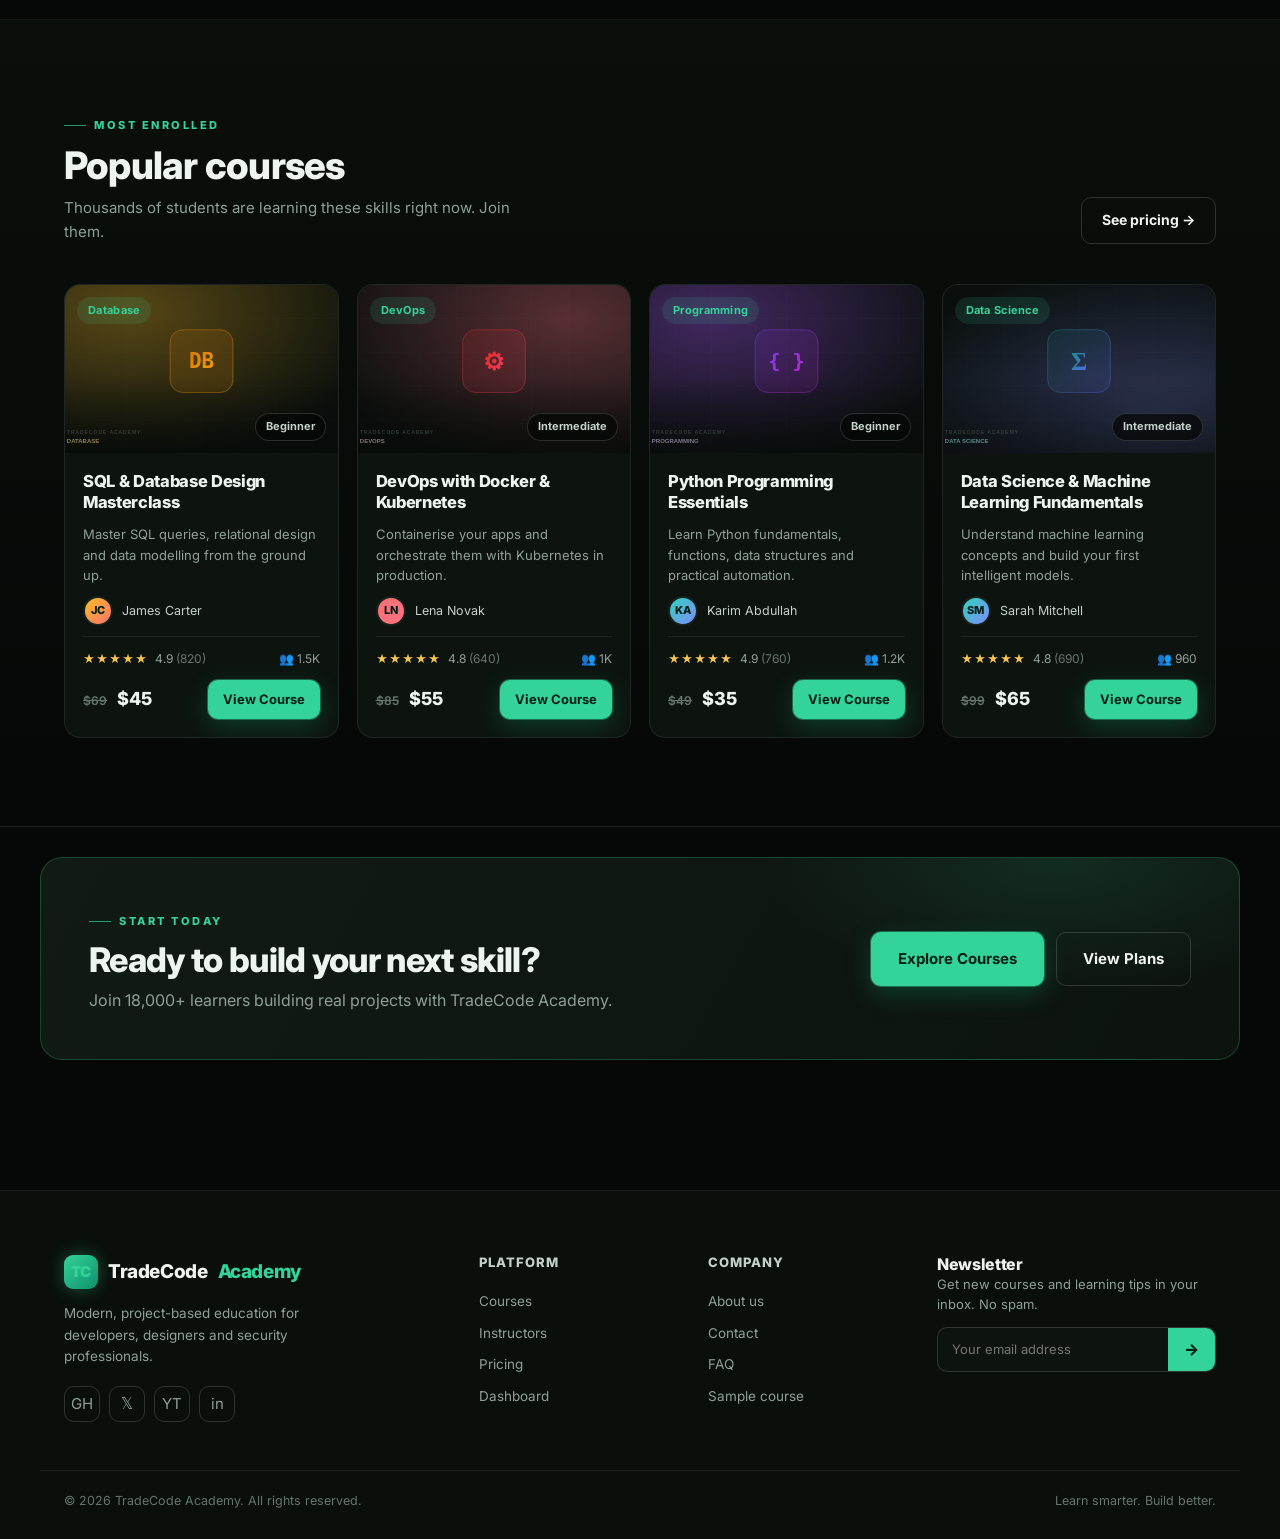
==== commit 38c79b3c: "feat: surface the expanded catalog across pages Add the new category filters to the courses and inst" ====
--- a/index.html
+++ b/index.html
@@ -57,10 +57,10 @@
         </div>
 
         <div class="hero-stats">
-          <div><b>120+</b><span>Courses</span></div>
+          <div><b>27+</b><span>Courses</span></div>
           <div><b>18K+</b><span>Students</span></div>
           <div><b>4.9/5</b><span>Avg. rating</span></div>
-          <div><b>50+</b><span>Instructors</span></div>
+          <div><b>10</b><span>Instructors</span></div>
         </div>
       </div>
 
@@ -100,7 +100,7 @@
           <div>
             <span class="eyebrow">Explore by topic</span>
             <h2>Browse categories</h2>
-            <p>Seven focused tracks to help you build a complete, in-demand skill stack.</p>
+            <p>Ten focused tracks to help you build a complete, in-demand skill stack.</p>
           </div>
           <a href="pages/courses.html" class="btn btn-outline">All courses →</a>
         </div>
